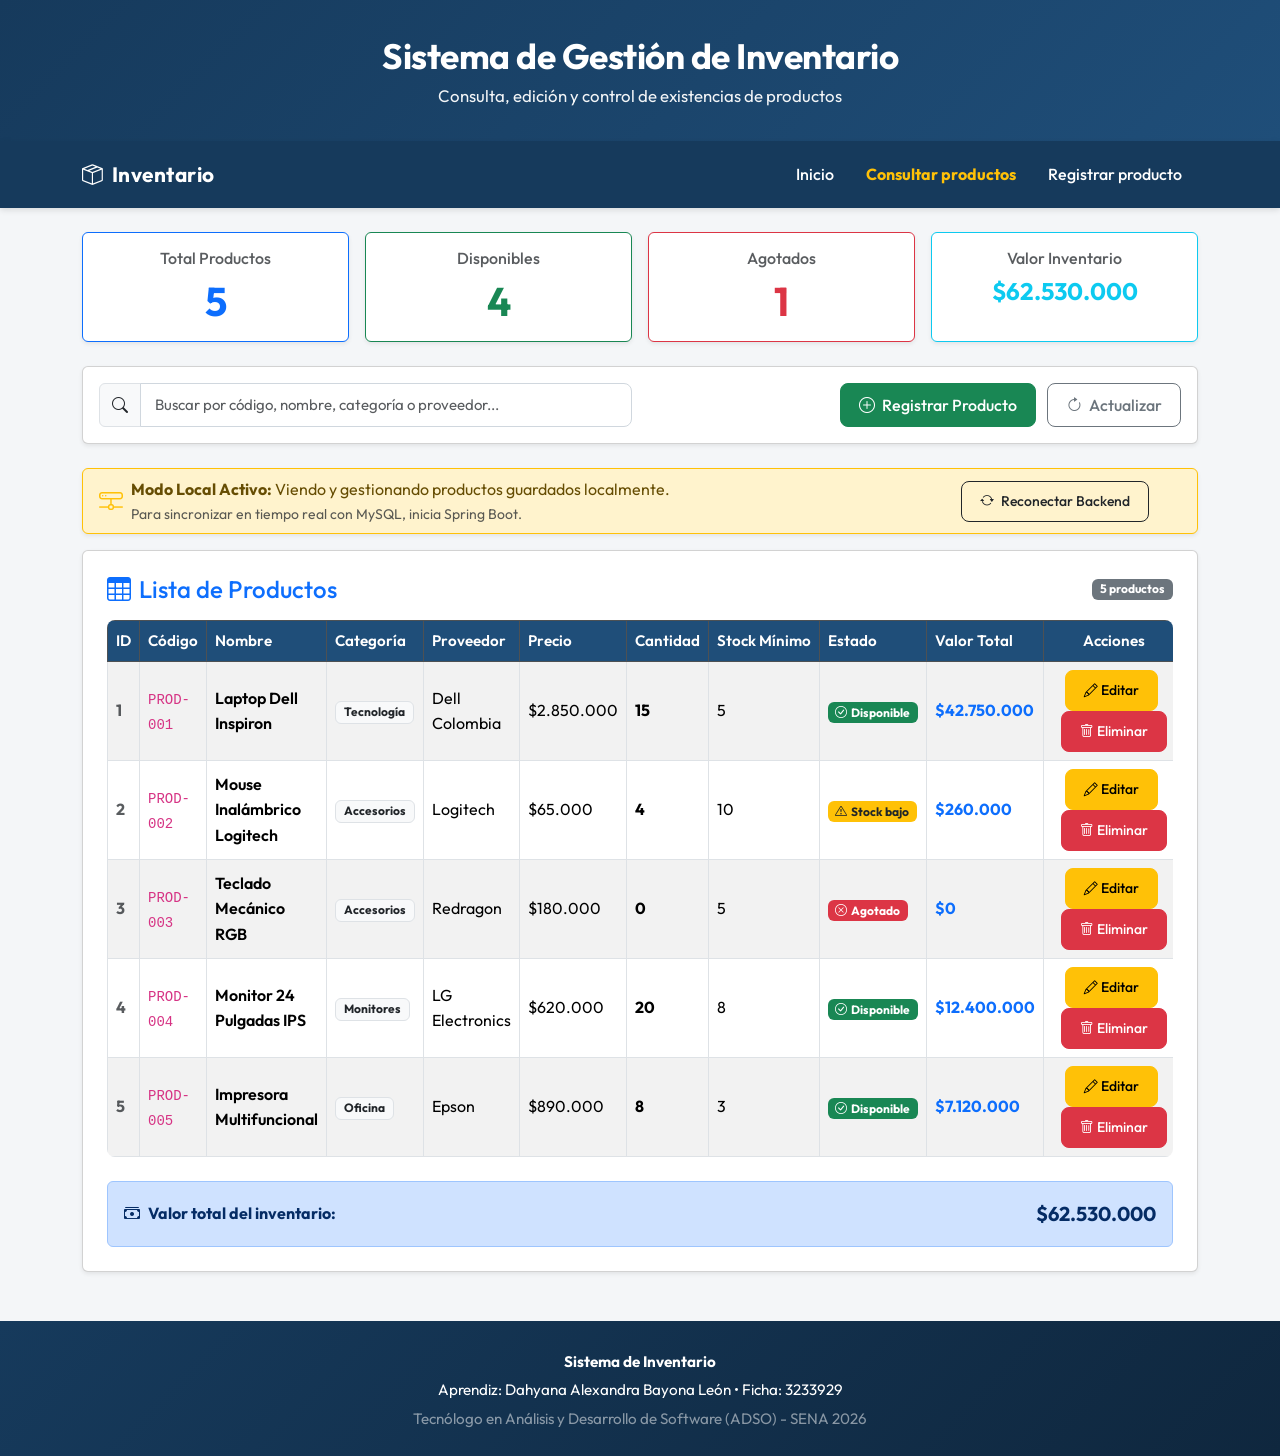
==== sistema-inventario/src/main/resources/static/productos.html @ 2afacde8 "Initial commit" ====
<!DOCTYPE html>
<html lang="es">

<head>
    <meta charset="UTF-8">
    <meta name="viewport" content="width=device-width, initial-scale=1.0">
    <title>Consultar Productos - Sistema de Inventario</title>

    <!-- Bootstrap 5 CSS -->
    <link href="https://cdn.jsdelivr.net/npm/bootstrap@5.3.8/dist/css/bootstrap.min.css" rel="stylesheet">
    <!-- Iconos Bootstrap -->
    <link rel="stylesheet" href="https://cdn.jsdelivr.net/npm/bootstrap-icons@1.11.3/font/bootstrap-icons.min.css">
    <!-- CSS propio -->
    <link rel="stylesheet" href="css/estilos.css">
</head>

<body>

<!-- ENCABEZADO -->
<header>
    <h1 id="titulo">Sistema de Gestión de Inventario</h1>
    <p>Consulta, edición y control de existencias de productos</p>
</header>

<!-- NAVBAR BOOTSTRAP RESPONSIVE -->
<nav class="navbar navbar-expand-lg bg-dark navbar-dark">
    <div class="container">
        <a class="navbar-brand fw-bold" href="index.html">
            <i class="bi bi-box-seam me-2"></i>Inventario
        </a>
        <button class="navbar-toggler" type="button" data-bs-toggle="collapse" data-bs-target="#navbarContenido" aria-controls="navbarContenido" aria-expanded="false" aria-label="Toggle navigation">
            <span class="navbar-toggler-icon"></span>
        </button>
        <div class="collapse navbar-collapse" id="navbarContenido">
            <ul class="navbar-nav ms-auto mb-2 mb-lg-0">
                <li class="nav-item">
                    <a class="nav-link text-white" href="index.html">Inicio</a>
                </li>
                <li class="nav-item">
                    <a class="nav-link active text-warning fw-bold" href="productos.html">Consultar productos</a>
                </li>
                <li class="nav-item">
                    <a class="nav-link text-white" href="registrar.html">Registrar producto</a>
                </li>
            </ul>
        </div>
    </div>
</nav>

<!-- CONTENIDO PRINCIPAL -->
<main class="container my-4">

    <!-- TARJETAS DE RESUMEN KPI -->
    <div class="row g-3 mb-4">
        <div class="col-12 col-sm-6 col-lg-3">
            <div class="card text-center border-primary shadow-sm h-100">
                <div class="card-body">
                    <h6 class="card-title text-muted">Total Productos</h6>
                    <p class="display-6 fw-bold text-primary mb-0" id="kpiTotalProductos">0</p>
                </div>
            </div>
        </div>
        <div class="col-12 col-sm-6 col-lg-3">
            <div class="card text-center border-success shadow-sm h-100">
                <div class="card-body">
                    <h6 class="card-title text-muted">Disponibles</h6>
                    <p class="display-6 fw-bold text-success mb-0" id="kpiDisponibles">0</p>
                </div>
            </div>
        </div>
        <div class="col-12 col-sm-6 col-lg-3">
            <div class="card text-center border-danger shadow-sm h-100">
                <div class="card-body">
                    <h6 class="card-title text-muted">Agotados</h6>
                    <p class="display-6 fw-bold text-danger mb-0" id="kpiAgotados">0</p>
                </div>
            </div>
        </div>
        <div class="col-12 col-sm-6 col-lg-3">
            <div class="card text-center border-info shadow-sm h-100">
                <div class="card-body">
                    <h6 class="card-title text-muted">Valor Inventario</h6>
                    <p class="h4 fw-bold text-info mt-2 mb-0" id="kpiValorInventario">$0</p>
                </div>
            </div>
        </div>
    </div>

    <!-- ÁREA DE ACCIÓN Y BÚSQUEDA -->
    <div class="card shadow-sm mb-4">
        <div class="card-body">
            <div class="row align-items-center g-3">
                <div class="col-12 col-md-6">
                    <div class="input-group">
                        <span class="input-group-text bg-light"><i class="bi bi-search"></i></span>
                        <input type="text" id="buscadorProductos" class="form-control" placeholder="Buscar por código, nombre, categoría o proveedor...">
                    </div>
                </div>
                <div class="col-12 col-md-6 text-md-end">
                    <a href="registrar.html" class="btn btn-success me-2">
                        <i class="bi bi-plus-circle me-1"></i> Registrar Producto
                    </a>
                    <button class="btn btn-outline-secondary" onclick="cargarProductos()">
                        <i class="bi bi-arrow-clockwise me-1"></i> Actualizar
                    </button>
                </div>
            </div>
        </div>
    </div>

    <!-- MENSAJE DE ESTADO -->
    <div id="mensaje" class="mb-3"></div>

    <!-- TABLA DE PRODUCTOS -->
    <section class="card shadow-sm p-4">
        <div class="d-flex justify-content-between align-items-center mb-3">
            <h2 class="h4 mb-0 text-primary">
                <i class="bi bi-table me-2"></i>Lista de Productos
            </h2>
            <span class="badge bg-secondary" id="contadorProductosBadge">0 productos</span>
        </div>

        <div class="table-responsive">
            <table class="table table-striped table-hover table-bordered align-middle mb-0">
                <thead class="table-dark">
                    <tr>
                        <th>ID</th>
                        <th>Código</th>
                        <th>Nombre</th>
                        <th>Categoría</th>
                        <th>Proveedor</th>
                        <th>Precio</th>
                        <th>Cantidad</th>
                        <th>Stock Mínimo</th>
                        <th>Estado</th>
                        <th>Valor Total</th>
                        <th class="text-center" style="min-width: 140px;">Acciones</th>
                    </tr>
                </thead>
                <tbody id="tablaProductos">
                    <!-- Filas generadas dinámicamente por JavaScript -->
                </tbody>
            </table>
        </div>

        <!-- TOTAL GENERAL (RETO 5 DE LA GUÍA) -->
        <div id="totalInventario" class="alert alert-primary mt-4 mb-0 fw-bold d-flex justify-content-between align-items-center">
            <span><i class="bi bi-cash-stack me-2"></i>Valor total del inventario:</span>
            <span class="fs-5" id="valorTotalTexto">$0</span>
        </div>
    </section>

</main>

<!-- MODAL PARA EDITAR PRODUCTO (CLASE 20: MODIFICAR PRODUCTO) -->
<div class="modal fade" id="modalEditarProducto" tabindex="-1" aria-labelledby="modalEditarTitulo" aria-hidden="true">
    <div class="modal-dialog modal-lg">
        <div class="modal-content">
            <div class="modal-header bg-primary text-white">
                <h5 class="modal-title" id="modalEditarTitulo">
                    <i class="bi bi-pencil-square me-2"></i>Modificar Producto
                </h5>
                <button type="button" class="btn-close btn-close-white" data-bs-dismiss="modal" aria-label="Cerrar"></button>
            </div>
            <form id="formEditarModal">
                <div class="modal-body">
                    <input type="hidden" id="editModalId">
                    <div class="row g-3">
                        <div class="col-md-6">
                            <label for="editModalCodigo" class="form-label fw-bold">Código</label>
                            <input type="text" class="form-control" id="editModalCodigo" required>
                        </div>
                        <div class="col-md-6">
                            <label for="editModalNombre" class="form-label fw-bold">Nombre del Producto</label>
                            <input type="text" class="form-control" id="editModalNombre" required>
                        </div>
                        <div class="col-md-6">
                            <label for="editModalCategoria" class="form-label fw-bold">Categoría</label>
                            <select class="form-select" id="editModalCategoria" required>
                                <option value="">Seleccione una categoría</option>
                                <option value="Tecnología">Tecnología</option>
                                <option value="Papelería">Papelería</option>
                                <option value="Accesorios">Accesorios</option>
                                <option value="Otros">Otros</option>
                            </select>
                        </div>
                        <div class="col-md-6">
                            <label for="editModalProveedor" class="form-label fw-bold">Proveedor</label>
                            <input type="text" class="form-control" id="editModalProveedor" placeholder="Ejemplo: Tecno SAS">
                        </div>
                        <div class="col-md-4">
                            <label for="editModalPrecio" class="form-label fw-bold">Precio ($)</label>
                            <input type="number" class="form-control" id="editModalPrecio" min="0" step="0.01" required>
                        </div>
                        <div class="col-md-4">
                            <label for="editModalCantidad" class="form-label fw-bold">Cantidad</label>
                            <input type="number" class="form-control" id="editModalCantidad" min="0" required>
                        </div>
                        <div class="col-md-4">
                            <label for="editModalStockMinimo" class="form-label fw-bold">Stock Mínimo</label>
                            <input type="number" class="form-control" id="editModalStockMinimo" min="0" required>
                        </div>
                    </div>
                </div>
                <div class="modal-footer">
                    <button type="button" class="btn btn-secondary" data-bs-dismiss="modal">Cancelar</button>
                    <button type="submit" class="btn btn-primary">
                        <i class="bi bi-check-circle me-1"></i> Guardar Cambios
                    </button>
                </div>
            </form>
        </div>
    </div>
</div>

<!-- FOOTER -->
<footer>
    <p class="mb-1 fw-bold">Sistema de Inventario</p>
    <p class="mb-1">Aprendiz: Dahyana Alexandra Bayona León &bull; Ficha: 3233929</p>
    <p class="mb-0 text-white-50">Tecnólogo en Análisis y Desarrollo de Software (ADSO) - SENA 2026</p>
</footer>

<!-- JavaScript de Bootstrap 5 -->
<script src="https://cdn.jsdelivr.net/npm/bootstrap@5.3.8/dist/js/bootstrap.bundle.min.js"></script>
<!-- JavaScript de la aplicación -->
<script src="js/app.js"></script>

</body>
</html>
---- sistema-inventario/src/main/resources/static/css/estilos.css ----
/* ==========================================================================
   SISTEMA DE GESTIÓN DE INVENTARIOS - SENA
   Hoja de Estilos CSS Personalizada (Clases 4, 5 y 6)
   ========================================================================== */

@import url('https://fonts.googleapis.com/css2?family=Outfit:wght@300;400;500;600;700&family=Inter:wght@400;500;600&display=swap');

/* ================================
   1. VARIABLES Y CONFIGURACIÓN GENERAL
   ================================ */
:root {
    --primary-color: #1f4e79;
    --primary-dark: #163a5c;
    --primary-light: #2c6aa3;
    --accent-color: #0d6efd;
    --success-color: #198754;
    --warning-color: #ffc107;
    --danger-color: #dc3545;
    --bg-color: #f4f6f8;
    --text-color: #2b3035;
    --card-shadow: 0 4px 12px rgba(0, 0, 0, 0.08);
    --hover-shadow: 0 8px 24px rgba(31, 78, 121, 0.15);
    --transition: all 0.25s ease-in-out;
}

* {
    box-sizing: border-box;
}

body {
    margin: 0;
    font-family: 'Outfit', 'Inter', -apple-system, BlinkMacSystemFont, "Segoe UI", Roboto, sans-serif;
    background-color: var(--bg-color);
    color: var(--text-color);
    line-height: 1.6;
    display: flex;
    flex-direction: column;
    min-height: 100vh;
}

/* ================================
   2. ENCABEZADO INSTITUCIONAL
   ================================ */
header {
    background: linear-gradient(135deg, var(--primary-dark) 0%, var(--primary-color) 100%);
    color: white;
    text-align: center;
    padding: 35px 20px 25px;
    box-shadow: 0 2px 10px rgba(0, 0, 0, 0.15);
}

header h1 {
    margin: 0;
    font-size: 2.2rem;
    font-weight: 700;
    letter-spacing: -0.5px;
}

header p {
    margin: 6px 0;
    font-size: 1.05rem;
    opacity: 0.95;
}

/* ================================
   3. BARRA DE NAVEGACIÓN
   ================================ */
nav.navbar {
    background-color: var(--primary-dark) !important;
    padding: 12px 0;
    box-shadow: 0 2px 6px rgba(0, 0, 0, 0.12);
}

nav .navbar-brand {
    font-size: 1.3rem;
    letter-spacing: 0.5px;
}

nav .nav-link {
    font-weight: 500;
    padding: 8px 16px !important;
    border-radius: 6px;
    transition: var(--transition);
}

nav .nav-link:hover {
    background-color: rgba(255, 255, 255, 0.1);
    color: #ffd166 !important;
}

/* ================================
   4. CONTENIDO PRINCIPAL
   =============================== */
main {
    flex: 1;
    width: 92%;
    max-width: 1280px;
    margin: 30px auto;
}

section {
    background-color: white;
    padding: 28px;
    margin-bottom: 25px;
    border-radius: 12px;
    box-shadow: var(--card-shadow);
    transition: var(--transition);
}

h2 {
    color: var(--primary-color);
    font-weight: 600;
}

/* ================================
   5. TARJETAS DE RESUMEN (FLEXBOX)
   ================================ */
.contenedor-tarjetas {
    display: flex;
    gap: 20px;
    justify-content: center;
    flex-wrap: wrap;
}

.tarjeta {
    flex: 1 1 250px;
    max-width: 350px;
    min-width: 200px;
    background-color: white;
    padding: 25px;
    border-radius: 12px;
    text-align: center;
    box-shadow: var(--card-shadow);
    transition: var(--transition);
}

.tarjeta:hover,
.card:hover {
    box-shadow: var(--hover-shadow);
    transform: translateY(-2px);
}

.tarjeta h3 {
    margin-top: 0;
    font-size: 1.25rem;
}

.tarjeta p {
    font-size: 32px;
    font-weight: 700;
    margin-bottom: 0;
}

/* ================================
   6. FORMULARIO Y CAMPOS
   ================================ */
.formulario {
    max-width: 750px;
    margin: 0 auto;
}

.campo {
    margin-bottom: 20px;
}

.campo label {
    display: block;
    margin-bottom: 8px;
    font-weight: 600;
    color: var(--primary-dark);
}

.campo input,
.campo select,
.form-control,
.form-select {
    width: 100%;
    padding: 10px 14px;
    border: 1.5px solid #d0d7de;
    border-radius: 8px;
    font-size: 15px;
    transition: var(--transition);
}

.campo input:focus,
.campo select:focus,
.form-control:focus,
.form-select:focus {
    outline: none;
    border-color: var(--primary-color);
    box-shadow: 0 0 0 3px rgba(31, 78, 121, 0.2);
}

/* ================================
   7. BOTONES
   ================================ */
.btn {
    border-radius: 8px;
    font-weight: 500;
    padding: 9px 18px;
    transition: var(--transition);
}

.btn:hover {
    transform: translateY(-1px);
    box-shadow: 0 3px 8px rgba(0, 0, 0, 0.15);
}

.btn-guardar {
    background-color: var(--success-color);
    color: white;
}

.btn-limpiar {
    background-color: #6c757d;
    color: white;
}

/* ================================
   8. TABLA RESPONSIVE
   ================================ */
.contenedor-tabla,
.table-responsive {
    width: 100%;
    overflow-x: auto;
    border-radius: 8px;
}

table {
    width: 100%;
    border-collapse: collapse;
    background-color: white;
}

th {
    background-color: var(--primary-color) !important;
    color: white !important;
    padding: 14px 12px;
    text-align: left;
    font-weight: 600;
    font-size: 0.95rem;
    white-space: nowrap;
}

td {
    padding: 12px;
    border-bottom: 1px solid #e9ecef;
    vertical-align: middle;
}

tbody tr {
    transition: background-color 0.15s ease;
}

tbody tr:hover {
    background-color: #f1f6fa !important;
}

/* ================================
   9. PIE DE PÁGINA (FOOTER)
   ================================ */
footer {
    background: linear-gradient(135deg, var(--primary-dark) 0%, #0f273e 100%);
    color: white;
    text-align: center;
    padding: 25px 20px;
    margin-top: auto;
}

footer p {
    margin: 4px 0;
    font-size: 0.95rem;
}

/* ================================
   10. MEDIA QUERIES - TABLETS (<= 768px)
   (Cumplimiento Clase 5, pág. 64-67)
   ================================ */
@media (max-width: 768px) {
    header h1 {
        font-size: 1.8rem;
    }

    main {
        width: 95%;
        margin: 20px auto;
    }

    .contenedor-tarjetas {
        flex-direction: column;
        align-items: center;
    }

    .tarjeta {
        width: 100%;
        max-width: 100%;
    }

    .btn {
        width: 100%;
        margin: 5px 0;
    }
}

/* ================================
   11. RETO EXTRA - MÓVILES (<= 600px)
   (Cumplimiento Clase 5, pág. 69)
   ================================ */
@media (max-width: 600px) {
    .tarjeta {
        width: 100%;
    }

    .btn {
        width: 100%;
        margin-bottom: 10px;
    }

    .table-responsive {
        overflow-x: auto;
    }
}
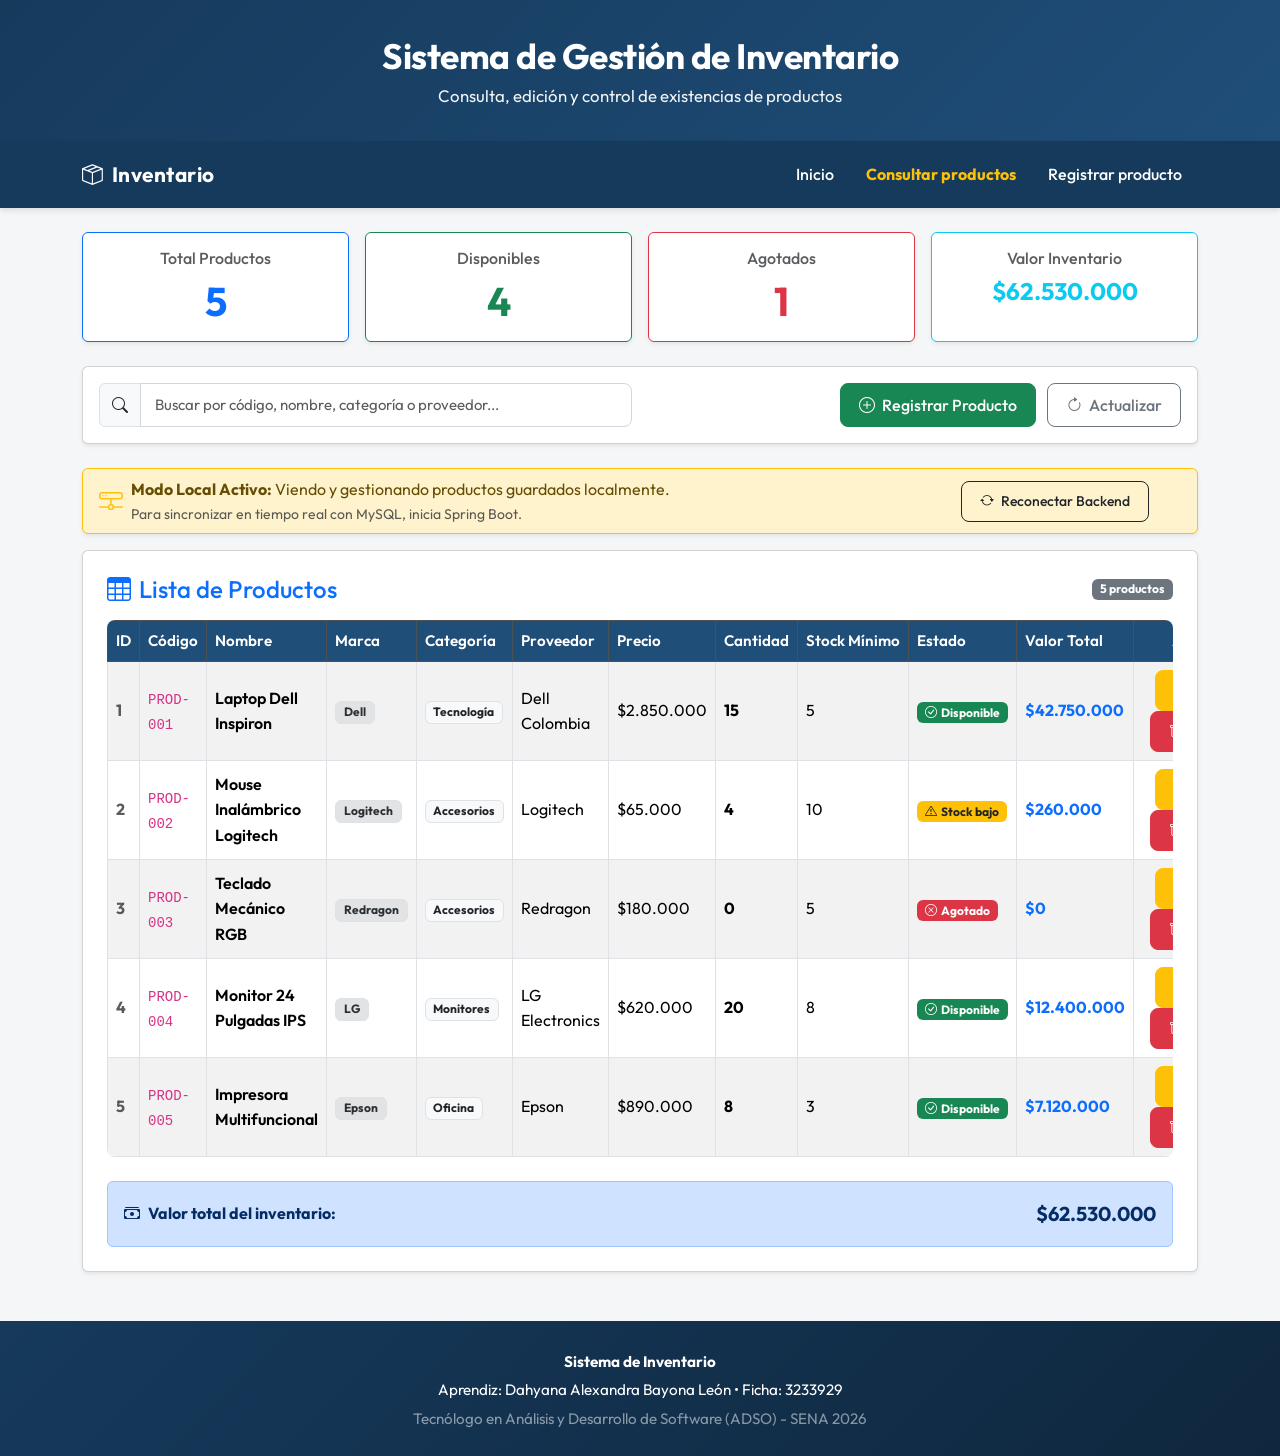
==== commit c7ee11a6: "Taller Evaluativo: agregar marca, endpoint buscar por nombre, integracion completa frontend/backend" ====
--- a/sistema-inventario/src/main/resources/static/productos.html
+++ b/sistema-inventario/src/main/resources/static/productos.html
@@ -127,6 +127,7 @@
                         <th>ID</th>
                         <th>Código</th>
                         <th>Nombre</th>
+                        <th>Marca</th>
                         <th>Categoría</th>
                         <th>Proveedor</th>
                         <th>Precio</th>
@@ -175,6 +176,10 @@
                             <input type="text" class="form-control" id="editModalNombre" required>
                         </div>
                         <div class="col-md-6">
+                            <label for="editModalMarca" class="form-label fw-bold">Marca</label>
+                            <input type="text" class="form-control" id="editModalMarca" placeholder="Ejemplo: Logitech, HP, Dell" required>
+                        </div>
+                        <div class="col-md-6">
                             <label for="editModalCategoria" class="form-label fw-bold">Categoría</label>
                             <select class="form-select" id="editModalCategoria" required>
                                 <option value="">Seleccione una categoría</option>
